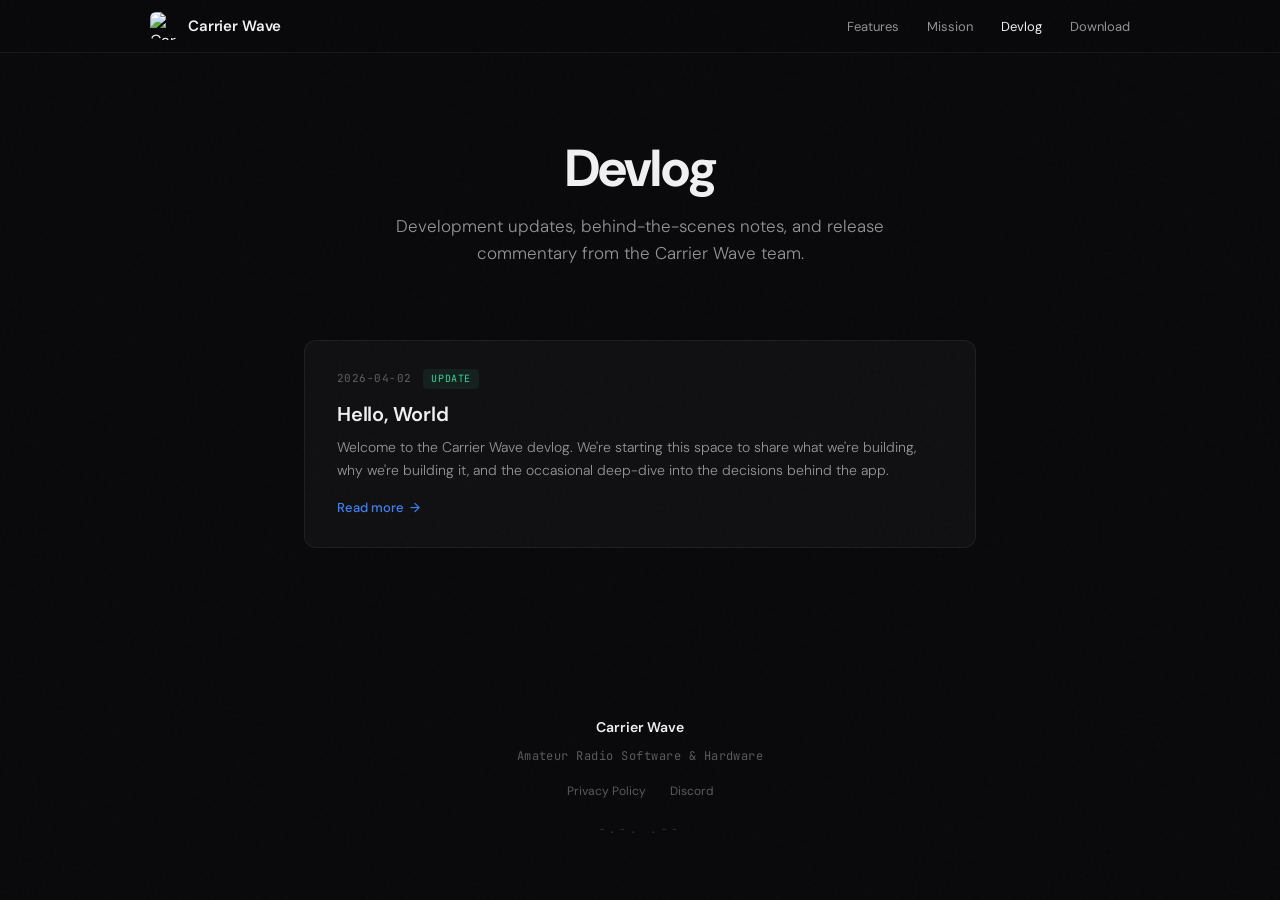
==== devlog/index.html @ a4756670 "Merge pull request #11 from CarrierWaveApp/claude/add-devlog-page-KVvJ2" ====
<!DOCTYPE html>
<html lang="en">
<head>
<meta charset="UTF-8">
<meta name="viewport" content="width=device-width, initial-scale=1.0">
<title>Devlog — Carrier Wave</title>
<meta name="description" content="Development updates, behind-the-scenes notes, and release commentary from the Carrier Wave team.">
<link rel="preconnect" href="https://fonts.googleapis.com">
<link href="https://fonts.googleapis.com/css2?family=DM+Sans:ital,opsz,wght@0,9..40,300;0,9..40,400;0,9..40,500;0,9..40,600;0,9..40,700&family=JetBrains+Mono:wght@300;400;500&display=swap" rel="stylesheet">
<style>
*, *::before, *::after {
  margin: 0;
  padding: 0;
  box-sizing: border-box;
}

:root {
  --bg-primary: #09090b;
  --bg-elevated: #131316;
  --bg-card: rgba(255, 255, 255, 0.03);
  --bg-card-hover: rgba(255, 255, 255, 0.06);
  --border-subtle: rgba(255, 255, 255, 0.06);
  --border-medium: rgba(255, 255, 255, 0.1);
  --text-primary: #f0f0f2;
  --text-secondary: rgba(240, 240, 242, 0.6);
  --text-tertiary: rgba(240, 240, 242, 0.35);
  --accent: #3B82F6;
  --accent-glow: rgba(59, 130, 246, 0.15);
  --accent-dim: rgba(59, 130, 246, 0.08);
  --green: #34d399;
  --green-dim: rgba(52, 211, 153, 0.08);
  --orange: #F59E0B;
  --purple: #A78BFA;
  --red: #EF4444;
  --font-body: 'DM Sans', -apple-system, BlinkMacSystemFont, sans-serif;
  --font-mono: 'JetBrains Mono', 'SF Mono', monospace;
}

html {
  scroll-behavior: smooth;
  -webkit-font-smoothing: antialiased;
  -moz-osx-font-smoothing: grayscale;
}

body {
  font-family: var(--font-body);
  background: var(--bg-primary);
  color: var(--text-primary);
  overflow-x: hidden;
  line-height: 1.6;
}

body::before {
  content: '';
  position: fixed;
  inset: 0;
  background-image: url("data:image/svg+xml,%3Csvg viewBox='0 0 256 256' xmlns='http://www.w3.org/2000/svg'%3E%3Cfilter id='noise'%3E%3CfeTurbulence type='fractalNoise' baseFrequency='0.9' numOctaves='4' stitchTiles='stitch'/%3E%3C/filter%3E%3Crect width='100%25' height='100%25' filter='url(%23noise)' opacity='0.015'/%3E%3C/svg%3E");
  pointer-events: none;
  z-index: 9999;
}

::-webkit-scrollbar { width: 6px; }
::-webkit-scrollbar-track { background: transparent; }
::-webkit-scrollbar-thumb { background: rgba(255,255,255,0.1); border-radius: 3px; }

/* -- Layout -- */
.page-wrapper {
  position: relative;
  z-index: 1;
}

.container {
  max-width: 720px;
  margin: 0 auto;
  padding: 0 24px;
}

/* -- Navigation -- */
nav {
  position: fixed;
  top: 0;
  left: 0;
  right: 0;
  z-index: 100;
  padding: 0 24px;
  backdrop-filter: saturate(180%) blur(20px);
  -webkit-backdrop-filter: saturate(180%) blur(20px);
  background: rgba(9, 9, 11, 0.72);
  border-bottom: 1px solid var(--border-subtle);
}

nav .nav-inner {
  max-width: 980px;
  margin: 0 auto;
  display: flex;
  align-items: center;
  justify-content: space-between;
  height: 52px;
}

.nav-brand {
  display: flex;
  align-items: center;
  gap: 10px;
  text-decoration: none;
  color: var(--text-primary);
}

.nav-logo {
  width: 28px;
  height: 28px;
  border-radius: 6px;
}

.nav-brand span {
  font-weight: 600;
  font-size: 15px;
  letter-spacing: -0.01em;
}

.nav-links {
  display: flex;
  gap: 28px;
  list-style: none;
}

.nav-links a {
  color: var(--text-secondary);
  text-decoration: none;
  font-size: 13px;
  font-weight: 400;
  transition: color 0.2s;
}

.nav-links a:hover {
  color: var(--text-primary);
}

.nav-links a.active {
  color: var(--text-primary);
}

/* -- Header -- */
.page-header {
  padding: 140px 0 48px;
  text-align: center;
}

.page-header h1 {
  font-size: clamp(36px, 6vw, 52px);
  font-weight: 700;
  letter-spacing: -0.035em;
  line-height: 1.1;
  margin-bottom: 16px;
}

.page-header p {
  font-size: clamp(15px, 2vw, 17px);
  color: var(--text-secondary);
  font-weight: 300;
  max-width: 500px;
  margin: 0 auto;
  line-height: 1.6;
}

/* -- Post List -- */
.post-list {
  padding: 24px 0 120px;
  display: flex;
  flex-direction: column;
  gap: 16px;
}

.post-card {
  display: block;
  text-decoration: none;
  color: inherit;
  padding: 28px 32px;
  border-radius: 12px;
  background: var(--bg-card);
  border: 1px solid var(--border-subtle);
  transition: all 0.3s ease;
  position: relative;
  overflow: hidden;
}

.post-card::before {
  content: '';
  position: absolute;
  top: 0;
  left: 0;
  right: 0;
  height: 1px;
  background: linear-gradient(90deg, transparent, rgba(255,255,255,0.08), transparent);
  opacity: 0;
  transition: opacity 0.3s;
}

.post-card:hover {
  background: var(--bg-card-hover);
  border-color: var(--border-medium);
  transform: translateY(-2px);
}

.post-card:hover::before {
  opacity: 1;
}

.post-meta {
  display: flex;
  align-items: center;
  gap: 12px;
  margin-bottom: 12px;
  font-family: var(--font-mono);
  font-size: 11px;
  letter-spacing: 0.04em;
  color: var(--text-tertiary);
}

.post-tag {
  padding: 2px 8px;
  border-radius: 4px;
  font-size: 10px;
  font-family: var(--font-mono);
  letter-spacing: 0.06em;
  text-transform: uppercase;
}

.post-tag.release { background: var(--accent-dim); color: var(--accent); }
.post-tag.update { background: var(--green-dim); color: var(--green); }
.post-tag.behind-the-scenes { background: rgba(167, 139, 250, 0.08); color: var(--purple); }

.post-card h2 {
  font-size: 20px;
  font-weight: 600;
  letter-spacing: -0.01em;
  margin-bottom: 8px;
  line-height: 1.35;
}

.post-card .post-excerpt {
  font-size: 14px;
  color: var(--text-secondary);
  font-weight: 300;
  line-height: 1.65;
}

.post-card .read-more {
  display: inline-flex;
  align-items: center;
  gap: 6px;
  margin-top: 16px;
  font-size: 13px;
  font-weight: 500;
  color: var(--accent);
  transition: gap 0.2s;
}

.post-card:hover .read-more {
  gap: 10px;
}

/* -- Footer -- */
footer {
  padding: 48px 0;
  text-align: center;
}

.footer-brand {
  font-weight: 600;
  font-size: 14px;
  color: var(--text-primary);
  margin-bottom: 8px;
}

.footer-sub {
  font-size: 12px;
  color: var(--text-tertiary);
  font-family: var(--font-mono);
  letter-spacing: 0.04em;
}

.footer-links {
  display: flex;
  justify-content: center;
  gap: 24px;
  margin-top: 16px;
}

.footer-links a {
  font-size: 12px;
  color: var(--text-tertiary);
  text-decoration: none;
  transition: color 0.2s;
}

.footer-links a:hover {
  color: var(--accent);
}

.footer-cw {
  margin-top: 20px;
  font-family: var(--font-mono);
  font-size: 11px;
  color: var(--text-tertiary);
  opacity: 0.5;
  letter-spacing: 0.3em;
}

/* -- Animations -- */
@keyframes fadeInUp {
  from { opacity: 0; transform: translateY(20px); }
  to { opacity: 1; transform: translateY(0); }
}

.page-header h1 { animation: fadeInUp 0.8s ease-out; }
.page-header p { animation: fadeInUp 0.8s ease-out 0.1s both; }

.reveal {
  opacity: 0;
  transform: translateY(24px);
  transition: opacity 0.7s ease, transform 0.7s ease;
}

.reveal.visible {
  opacity: 1;
  transform: translateY(0);
}

/* -- Responsive -- */
@media (max-width: 768px) {
  .nav-links {
    display: none;
  }

  .post-card {
    padding: 20px 24px;
  }

  .page-header {
    padding: 110px 0 32px;
  }
}

@media (prefers-reduced-motion: reduce) {
  *, *::before, *::after {
    animation-duration: 0.01ms !important;
    animation-iteration-count: 1 !important;
    transition-duration: 0.01ms !important;
  }
  .reveal { opacity: 1; transform: none; }
}
</style>
</head>
<body>

<div class="page-wrapper">

  <nav>
    <div class="nav-inner">
      <a href="/" class="nav-brand">
        <img src="/icon.png" alt="Carrier Wave" class="nav-logo">
        <span>Carrier Wave</span>
      </a>
      <ul class="nav-links">
        <li><a href="/#features">Features</a></li>
        <li><a href="/mission.html">Mission</a></li>
        <li><a href="/devlog/" class="active">Devlog</a></li>
        <li><a href="https://apps.apple.com/us/app/carrier-wave/id6758229084">Download</a></li>
      </ul>
    </div>
  </nav>

  <div class="container">

    <header class="page-header">
      <h1>Devlog</h1>
      <p>Development updates, behind-the-scenes notes, and release commentary from the Carrier Wave team.</p>
    </header>

    <div class="post-list">

      <a href="/devlog/hello-world/" class="post-card reveal">
        <div class="post-meta">
          <span>2026-04-02</span>
          <span class="post-tag update">Update</span>
        </div>
        <h2>Hello, World</h2>
        <p class="post-excerpt">Welcome to the Carrier Wave devlog. We're starting this space to share what we're building, why we're building it, and the occasional deep-dive into the decisions behind the app.</p>
        <span class="read-more">Read more <span aria-hidden="true">&rarr;</span></span>
      </a>

    </div>

  </div>

  <footer>
    <div class="footer-brand">Carrier Wave</div>
    <div class="footer-sub">Amateur Radio Software & Hardware</div>
    <div class="footer-links">
      <a href="/privacy.html">Privacy Policy</a>
      <a href="https://discord.gg/PqubUxWW62" target="_blank">Discord</a>
    </div>
    <div class="footer-cw">-.-. .--</div>
  </footer>

</div>

<script>
const revealEls = document.querySelectorAll('.reveal');
const observer = new IntersectionObserver((entries) => {
  entries.forEach((entry, i) => {
    if (entry.isIntersecting) {
      setTimeout(() => {
        entry.target.classList.add('visible');
      }, i * 80);
      observer.unobserve(entry.target);
    }
  });
}, { threshold: 0.15, rootMargin: '0px 0px -40px 0px' });

revealEls.forEach(el => observer.observe(el));
</script>

</body>
</html>
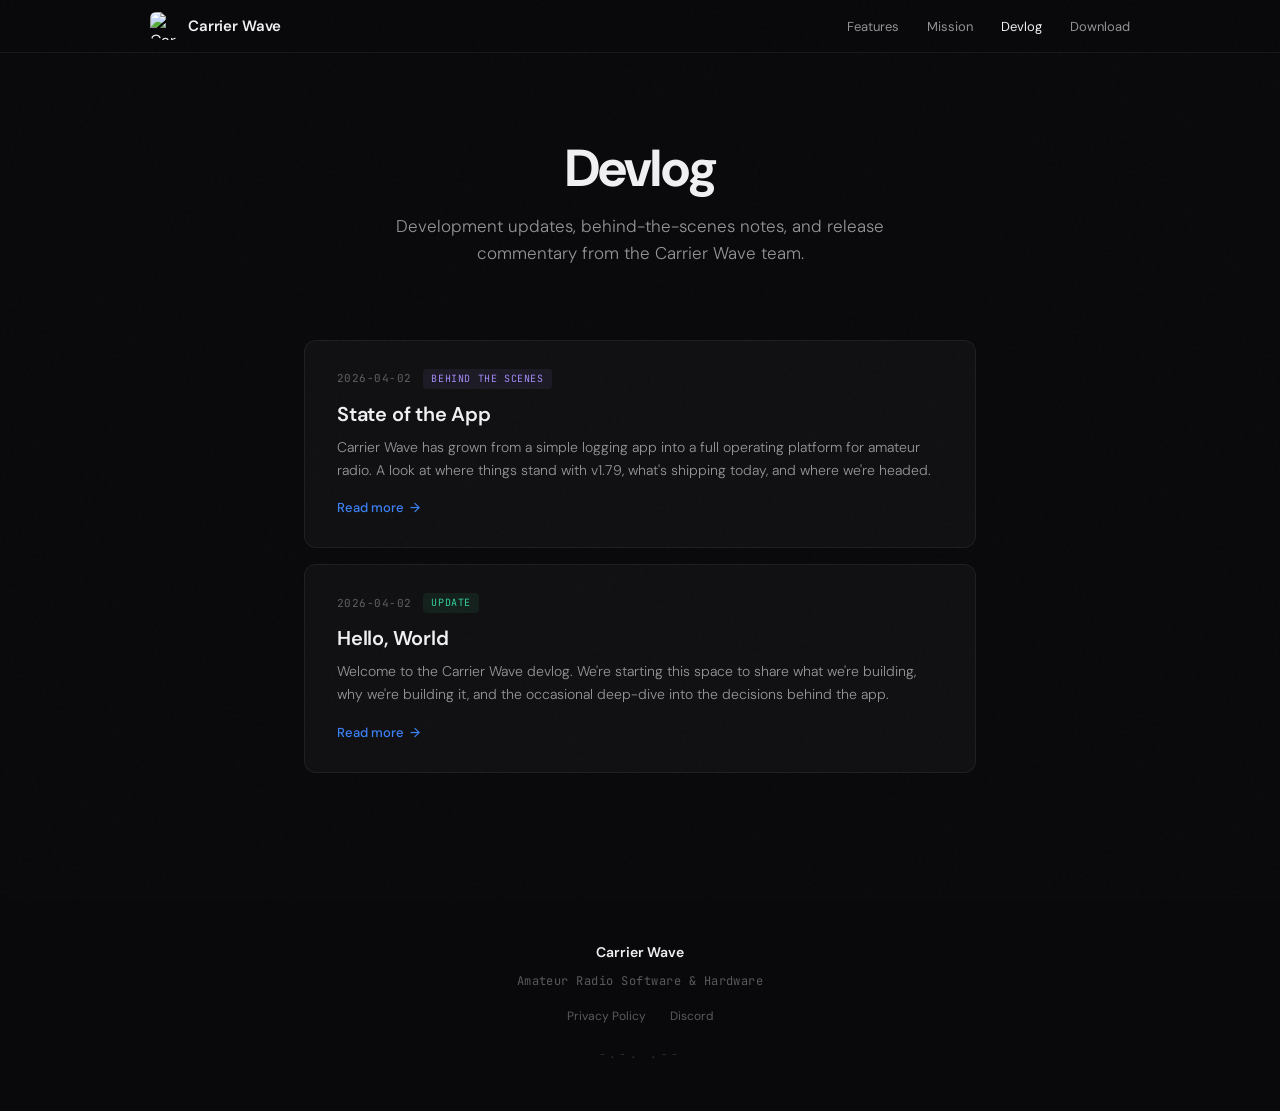
==== commit 8faea4f3: "Add "State of the App" devlog post Comprehensive overview of where Carrier Wave stands at v1.79 — co" ====
--- a/devlog/index.html
+++ b/devlog/index.html
@@ -380,6 +380,16 @@
 
     <div class="post-list">
 
+      <a href="/devlog/state-of-the-app/" class="post-card reveal">
+        <div class="post-meta">
+          <span>2026-04-02</span>
+          <span class="post-tag behind-the-scenes">Behind the Scenes</span>
+        </div>
+        <h2>State of the App</h2>
+        <p class="post-excerpt">Carrier Wave has grown from a simple logging app into a full operating platform for amateur radio. A look at where things stand with v1.79, what's shipping today, and where we're headed.</p>
+        <span class="read-more">Read more <span aria-hidden="true">&rarr;</span></span>
+      </a>
+
       <a href="/devlog/hello-world/" class="post-card reveal">
         <div class="post-meta">
           <span>2026-04-02</span>
